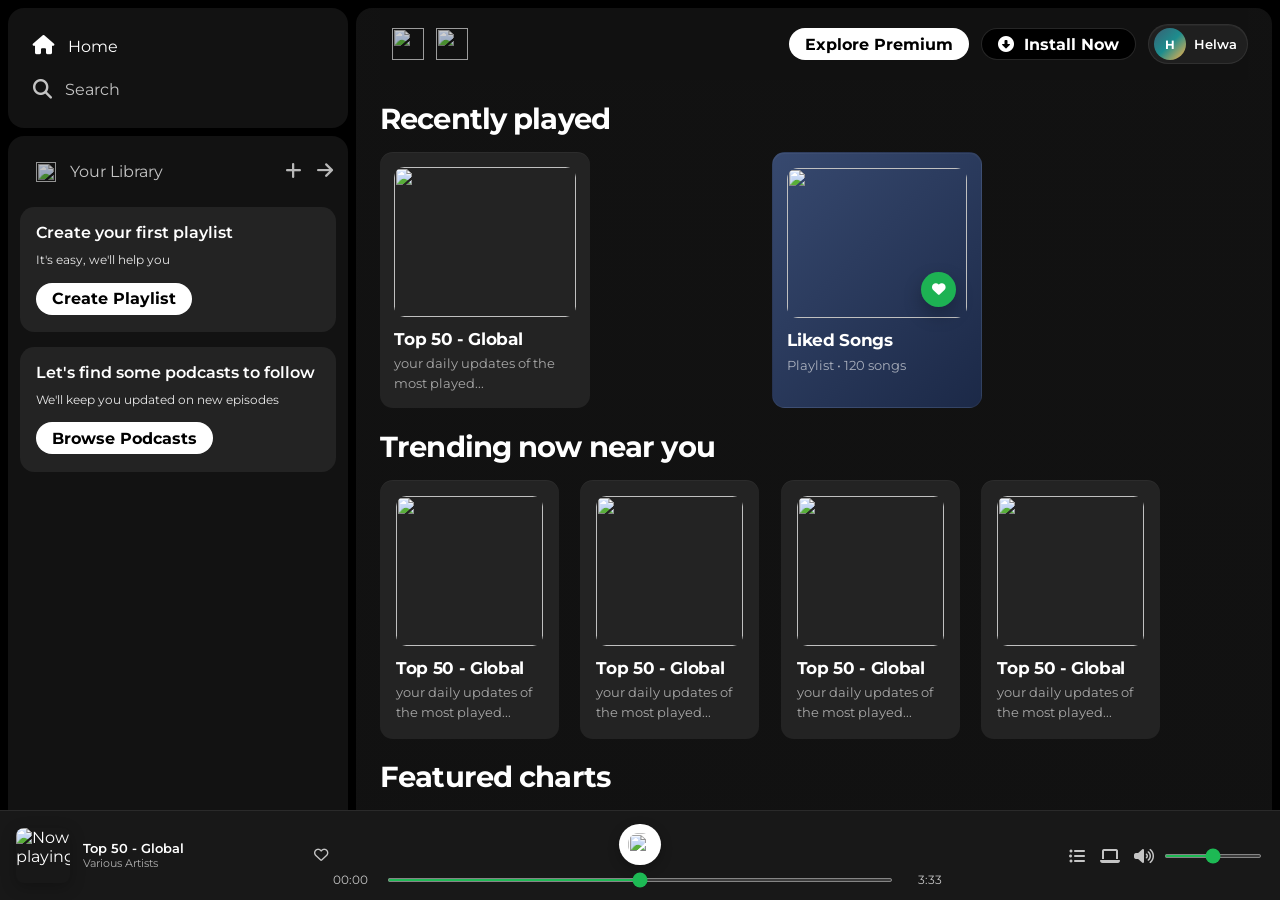
==== Spotify.html @ c5987928 "Add files via upload" ====
<!DOCTYPE html>
<html lang="en">
<head>
    <meta charset="UTF-8">
    <meta name="viewport" content="width=device-width, initial-scale=1.0">
    <link rel="stylesheet" href="https://cdnjs.cloudflare.com/ajax/libs/font-awesome/6.7.2/css/all.min.css" integrity="sha512-Evv84Mr4kqVGRNSgIGL/F/aIDqQb7xQ2vcrdIwxfjThSH8CSR7PBEakCr51Ck+w+/U6swU2Im1vVX0SVk9ABhg==" crossorigin="anonymous" referrerpolicy="no-referrer" />
    <title>Spotify-Web Player: MUsic for everyone</title>
    <link rel="preconnect" href="https://fonts.googleapis.com">
<link rel="preconnect" href="https://fonts.gstatic.com" crossorigin>
<link href="https://fonts.googleapis.com/css2?family=Montserrat:ital,wght@0,100..900;1,100..900&display=swap" rel="stylesheet">
 <link rel="icon" href="./assets/logo.png">
<link rel="stylesheet" href="spotify.css">

</head>
<body>
    <div class="main">
        <div class="sidebar">
            <div class="nav">
                <div class="nav-option" style="opacity: 1;">
                    <i class="fa-solid fa-house"></i>
                    <a href="#">Home</a>
                </div>
                <div class="nav-option">
                    <i class="fa-solid fa-magnifying-glass"></i>
                    <a href="#">Search</a>
                </div>
            </div>
            <div class="library">
                <div class="options">
                    <div class="lib-option nav-option">
                        <img src="./assets/library_icon.png">
                        <a href="#">Your Library</a>
                    </div>
                    <div class="icons">
                        <i class="fa-solid fa-plus"></i>
                        <i class="fa-solid fa-arrow-right"></i>
                    </div>
                </div>
                <div class="lib-box">
                    <div class="box">
                        <p class="box-p1">Create your first playlist</p>
                        <p class="box-p2">It's easy, we'll help you</p>
                        <button class="badge">Create Playlist</button>
                    </div>
                    <div class="box">
                        <p class="box-p1">Let's find some podcasts to follow</p>
                        <p class="box-p2">We'll keep you updated on new episodes</p>
                        <button class="badge">Browse Podcasts</button>
                    </div>
                </div>
            </div>
        </div>
         <div class="main-content">
            <div class="sticky-nav">
                <div class="sticky-nav-icons">
                <img src="./assets/backward_icon.png">
                <img src="./assets/forward_icon.png" class="hide">
                </div>
                <div class="sticky-nav-options">
                    <button class="badge nav-item hide">Explore Premium</button>
                    <button class="badge nav-item dark-badge"><i class="fa-solid fa-circle-down" style="margin-right:5px ;"></i> Install Now</button>
                    <div class="profile-pill">
                        <span class="profile-avatar">H</span>
                        <span class="profile-name">Helwa</span>
                    </div>
                    </div>
            </div>

        <h2>Recently played </h2>
         <div class="recent-cards">
          <div class="card recent-card">
          <img src="./assets/card1img.jpeg" class="card-img">
           <p class="card-title">Top 50 - Global</p>
          <p class="card-info">your daily updates of the most played...</p>
         </div>

         <div class="card recent-card liked-card">
          <div class="liked-cover">
            <img src="./assets/card2img.jpeg" class="card-img">
            <span class="heart-badge"><i class="fa-solid fa-heart"></i></span>
          </div>
           <p class="card-title">Liked Songs</p>
          <p class="card-info">Playlist • 120 songs</p>
         </div>
          </div>
              
          <h2>Trending now near you </h2>
         <div class="cards-container">
          <div class="card">
          <img src="./assets/card4img.jpeg" class="card-img">
           <p class="card-title">Top 50 - Global</p>
          <p class="card-info">your daily updates of the most played...</p>
         </div>

         <div class="card">
            <img src="./assets/card3img.jpeg" class="card-img">
             <p class="card-title">Top 50 - Global</p>
            <p class="card-info">your daily updates of the most played...</p>
           </div>

           <div class="card">
            <img src="./assets/card4img.jpeg" class="card-img">
             <p class="card-title">Top 50 - Global</p>
            <p class="card-info">your daily updates of the most played...</p>
           </div>

           <div class="card">
            <img src="./assets/card2img.jpeg" class="card-img">
             <p class="card-title">Top 50 - Global</p>
            <p class="card-info">your daily updates of the most played...</p>
           </div>
          </div>

          <h2>Featured charts </h2>
         <div class="cards-container">
          <div class="card">
          <img src="./assets/card3img.jpeg" class="card-img">
           <p class="card-title">Top 50 - Global</p>
          <p class="card-info">your daily updates of the most played...</p>
         </div>
         <div class="card">
            <img src="./assets/card5img.jpeg" class="card-img">
             <p class="card-title">Top songs-Global</p>
            <p class="card-info">Weekly music charts...</p>
           </div>
           <div class="card">
            <img src="./assets/card6img.jpeg" class="card-img">
             <p class="card-title">Top songs-india</p>
            <p class="card-info">Weekly music charts...</p>
           </div>
           <div class="card">
            <img src="./assets/card6img.jpeg" class="card-img">
             <p class="card-title">Top songs-india</p>
            <p class="card-info">Weekly music charts...</p>
           </div>
         </div>
       
         <div class="footer">
            <div class="line"></div>
          </div>

        </div>
        </div>
        </div>


        </div>
        <div class="music-player">
            <div class="album-info">
                <img src="./assets/card1img.jpeg" alt="Now playing" class="now-playing-cover">
                <div class="track-meta">
                    <span class="track-title">Top 50 - Global</span>
                    <span class="track-artist">Various Artists</span>
                </div>
                <i class="fa-regular fa-heart heart-mini"></i>
            </div>
            <div class="player">
                <div class="player-controls">
         <img src="./assets/player_icon1.png" class="player-control-icon player-control-icon--small"> 
         <img src="./assets/player_icon2.png" class="player-control-icon player-control-icon--small"> 
         <img src="./assets/player_icon3.png" class="player-control-icon player-control-icon--play"> 
         <img src="./assets/player_icon4.png" class="player-control-icon player-control-icon--small"> 
         <img src="./assets/player_icon5.png" class="player-control-icon player-control-icon--small"> 
     </div>
              <div class="playback-bar">
                <span class="curr-time">00:00</span>
                <input type="range" min="0" max="100" class="progress-bar" step="1">
                <span class="tot-time">3:33</span>
              </div>
            </div>
            <div class="controls">
                <i class="fa-solid fa-list-ul"></i>
                <i class="fa-solid fa-laptop"></i>
                <div class="volume-wrap">
                    <i class="fa-solid fa-volume-high"></i>
                    <input type="range" min="0" max="100" class="volume-bar" step="1">
                </div>
            </div>
        </div>
        </div>
        </div>
</body>
</html>
---- spotify.css ----
:root {
    --bg: #000000;
    --panel: #121212;
    --panel-2: #181818;
    --panel-3: #232323;
    --muted: #b3b3b3;
    --white: #ffffff;
    --green: #1db954;
    --green-strong: #1ed760;
}

* {
    box-sizing: border-box;
}

html {
    scroll-behavior: smooth;
}

body{
    font-family: "Montserrat", sans-serif;
    margin: 0;
    background-color: var(--bg);
    color: var(--white);
    overflow: hidden;
}

img {
    max-width: 100%;
    display: block;
}

button, input {
    font: inherit;
}

.main{  
    display: flex;
    height: 100vh;
    padding: 0.5rem;
    gap: 0.5rem;
}

.sidebar{
   background-color: var(--bg);
   width: 340px;
   border-radius: 1rem;
   display: flex;
   flex-direction: column;
   gap: 0.5rem;
}

.main-content{
    background: linear-gradient(180deg, rgba(18,18,18,0.98), rgba(18,18,18,0.96));
    flex: 1;
    overflow: auto;
    padding: 0 1.5rem 6rem 1.5rem;
    border-radius: 1rem;
}

.music-player{
   background-color: var(--panel-2);
   position: fixed;
   bottom: 0;
   width: 100%;
   height: 90px;
   padding: 0.75rem 1rem;
   box-sizing: border-box;
   border-top: 1px solid rgba(255,255,255,0.08);
   display: flex;
   justify-content: space-between;
   align-items: center;
}

 a{
   text-decoration: none;
   color: var(--white);
 }

.nav{
    background-color: var(--panel);
    border-radius: 1rem;
    display: flex;
    flex-direction: column;
    justify-content: center;
    height: 120px;
    padding: 0.5rem 0.75rem;
    gap: 0.35rem;
}

.nav-option{
    display: flex;
    align-items: center;
    gap: 0.85rem;
    padding: 0.6rem 0.8rem;
    border-radius: 0.7rem;
    opacity: 0.75;
    transition: opacity 0.2s ease, background 0.2s ease;
}

.nav-option i{
    font-size: 1.2rem;
}

.nav-option a{
    font-size: 1rem;
    margin-left: 0;
}

.nav-option:hover{
    opacity: 1;
    background: rgba(255,255,255,0.03);
}

.library{
    background-color: var(--panel);
    border-radius: 1rem;
    flex: 1;
    margin-top: 0;
    padding: 0.5rem 0.75rem 1rem;
}

.options {
    display: flex;
    justify-content: space-between;
    align-items: center;
    padding: 0.5rem 0.2rem;
}

.lib-option img{
 height: 1.25rem;
 width: 1.25rem;
}

.icons{ 
    font-size: 1.15rem;
    display: flex;
    align-items: center;
    gap: 0.9rem;
}

.icons i{
    opacity: 0.7;
}

.icons i:hover{
    opacity: 1;
}

.lib-box {
    display: flex;
    flex-direction: column;
    gap: 0.9rem;
    margin-top: 0.5rem;
}

.box{
    height: auto;
    background-color: var(--panel-3);
    border-radius: 0.9rem;
    padding: 1rem 1rem 1.1rem;
}

.box-p1{
    font-size: 1rem;
    font-weight: 600;
    margin: 0 0 0.55rem;
}

.box-p2{
    font-size: 0.78rem;
    opacity: 0.9;
    margin: 0 0 0.9rem;
    line-height: 1.4;
}

.badge{
    background-color: white;
    border: none;
    border-radius: 100px;
    padding: 0.25rem 1rem ;
    font-weight: 700;
    height: 2rem;
    width: fit-content;
    cursor: pointer;
    transition: transform 0.2s ease, opacity 0.2s ease;
}

.badge:hover {
    transform: scale(1.02);
}

.dark-badge{
background-color: #000;
color: white;
border: 1px solid rgba(255,255,255,0.15);
}

.sticky-nav{
    position: sticky;
    top: 0;
    background-color: rgba(18, 18, 18, 0.92);
    display: flex;
    justify-content: space-between;
    align-items: center;
    padding: 1rem 0 1rem 0;
    z-index: 10;
    backdrop-filter: blur(8px);
}

.sticky-nav-icons{
    margin-left: 0.75rem;
    display: flex;
    align-items: center;
    gap: 0.75rem;
}

.sticky-nav-icons img {
    width: 2rem;
    height: 2rem;
    opacity: 0.8;
}

.sticky-nav-options{
    display: flex;
    justify-content: center;
    align-items: center;
    gap: 0.75rem;
    flex-wrap: wrap;
}

.profile-pill {
    display: inline-flex;
    align-items: center;
    gap: 0.55rem;
    background: rgba(255,255,255,0.06);
    border: 1px solid rgba(255,255,255,0.08);
    padding: 0.2rem 0.6rem 0.2rem 0.3rem;
    border-radius: 999px;
    box-shadow: inset 0 1px 0 rgba(255,255,255,0.04);
}

.profile-avatar {
    width: 2rem;
    height: 2rem;
    border-radius: 50%;
    background: linear-gradient(135deg, #3a5f72, #1d8d8e, #ffb347);
    display: grid;
    place-items: center;
    font-size: 0.75rem;
    font-weight: 700;
    color: #fff;
}

.profile-name {
    font-size: 0.82rem;
    font-weight: 600;
    color: #fff;
}

.sticky-nav-options button{
    margin-right: 0;
}

.nav-items{
    margin-right: 1rem;
}

h2 {
    font-size: clamp(1.8rem, 2vw, 2.5rem);
    margin: 1.3rem 0 1rem;
    font-weight: 700;
    letter-spacing: -0.03em;
}

@media (max-width: 1000px) {
    .hide {
        display: none;
    }
}

@media (max-width: 768px) {
    body {
        overflow: auto;
    }

    .main {
        flex-direction: column;
        height: auto;
        min-height: 100vh;
        padding: 0.5rem;
    }

    .sidebar {
        width: 100%;
        margin-right: 0;
        margin-bottom: 0.5rem;
    }

    .main-content {
        overflow: visible;
        padding: 0 1rem 6rem;
    }

    .recent-cards {
        grid-template-columns: 1fr;
        max-width: 100%;
    }

    .recent-card {
        width: 100%;
        max-width: 100%;
        justify-self: stretch;
    }

    .music-player {
        position: static;
        width: 100%;
        height: auto;
        padding: 0.75rem 1rem 1rem;
    }
}

.recent-cards {
    display: grid;
    grid-template-columns: repeat(auto-fit, minmax(180px, 1fr));
    gap: 1.5rem;
    margin-top: 1rem;
    max-width: 760px;
}
.card{
    background-color: #232323;
    width: 100%;
    border-radius: 0.8rem;
    padding: 1rem;
    margin-left: 0;
    margin-top: 0;
    transition: transform 0.2s ease, background-color 0.2s ease;
    box-shadow: inset 0 1px 0 rgba(255,255,255,0.04);
    cursor: pointer;
}
.card:hover {
    background-color: #2d2d2d;
    transform: translateY(-2px);
}
.recent-card {
    width: 100%;
    max-width: 210px;
    padding: 0.9rem;
    justify-self: start;
}
.liked-card {
    background: linear-gradient(135deg, rgba(58, 77, 117, 0.95), rgba(29, 43, 75, 0.95));
    border: 1px solid rgba(255, 255, 255, 0.04);
}
.liked-cover {
    position: relative;
    display: block;
    margin-bottom: 0.8rem;
}
.liked-cover .card-img {
    width: 100%;
    height: 150px;
    object-fit: cover;
    display: block;
    border-radius: 0.7rem;
}
.heart-badge {
    position: absolute;
    right: 0.65rem;
    bottom: 0.65rem;
    width: 2.2rem;
    height: 2.2rem;
    border-radius: 50%;
    background: rgba(29, 185, 84, 0.95);
    display: flex;
    align-items: center;
    justify-content: center;
    box-shadow: 0 8px 18px rgba(0,0,0,0.25);
}
.heart-badge i {
    font-size: 0.85rem;
    color: white;
}
.cards-container{
    display: grid;
    grid-template-columns: repeat(auto-fit, minmax(170px, 1fr));
    gap: 1.35rem;
    margin-top: 1rem;
    max-width: 780px;
}
.card-img{
    width: 100%;
    height: 150px;
    object-fit: cover;
    border-radius:0.65rem ;
    display: block;
}
.card-title{
    font-weight: 700;
    margin: 0.75rem 0 0.35rem 0;
    font-size: 1.05rem;
    letter-spacing: -0.02em;
}
.card-info{
    font-size: 0.82rem;
    opacity: 0.6;
    margin: 0;
    line-height: 1.5;
}
.footer{
    height: 300px;
    display: flex;
    align-items:center;
    justify-content: center;
}
.line{
    width: 90%;
    height: 50%;
    border-top:1px solid white;
    opacity: 0.4;

}
.album-info {
    width: 25%;
    display: flex;
    align-items: center;
    gap: 0.8rem;
    min-width: 0;
}

.now-playing-cover {
    width: 3.4rem;
    height: 3.4rem;
    border-radius: 0.5rem;
    object-fit: cover;
    box-shadow: 0 4px 15px rgba(0,0,0,0.25);
}

.track-meta {
    display: flex;
    flex-direction: column;
    min-width: 0;
}

.track-title {
    font-size: 0.82rem;
    font-weight: 600;
    white-space: nowrap;
    overflow: hidden;
    text-overflow: ellipsis;
}

.track-artist {
    font-size: 0.68rem;
    color: rgba(255,255,255,0.65);
    white-space: nowrap;
    overflow: hidden;
    text-overflow: ellipsis;
}

.heart-mini {
    margin-left: auto;
    color: rgba(255,255,255,0.75);
    font-size: 0.9rem;
}

.player{
    width: 50%;
    display: flex;
    flex-direction: column;
    align-items: center;
    justify-content: center;
    gap: 0.5rem;
}

.controls{
    width: 25%;
    display: flex;
    justify-content: flex-end;
    align-items: center;
    gap: 0.9rem;
    color: rgba(255,255,255,0.75);
}

.volume-wrap {
    display: flex;
    align-items: center;
    gap: 0.5rem;
    width: 130px;
}

.volume-bar,
.progress-bar {
    accent-color: #1db954;
    cursor: pointer;
}

.volume-bar {
    width: 100%;
    height: 4px;
}

.playback-bar {
    display: flex;
    align-items: center;
    gap: 0.75rem;
    width: 100%;
}

.curr-time,
.tot-time {
    min-width: 2.8rem;
    font-size: 0.72rem;
    color: rgba(255, 255, 255, 0.75);
    text-align: center;
}

.progress-bar {
    flex: 1;
    height: 4px;
}

.player-controls{
    display: flex;
    justify-content: center;
    align-items: center;
    gap: 1.2rem;
}

.player-control-icon{
    height: 1rem;
    opacity: 0.7;
    transition: opacity 0.2s ease;
}

.player-control-icon--small {
    width: 1.1rem;
    height: 1.1rem;
}

.player-control-icon--play {
    width: 2.6rem;
    height: 2.6rem;
    opacity: 1;
    background: #ffffff;
    border-radius: 50%;
    padding: 0.55rem;
    box-shadow: 0 4px 12px rgba(0,0,0,0.25);
}

.player-control-icon:hover {
    opacity: 1;
}

@media (max-width: 768px) {
    .album-info {
        width: 100%;
    }

    .player {
        width: 100%;
    }

    .controls {
        width: 100%;
        justify-content: center;
    }

    .music-player {
        flex-direction: column;
        gap: 0.7rem;
        height: auto;
    }

    .sticky-nav-options {
        width: 100%;
        justify-content: flex-end;
    }
}
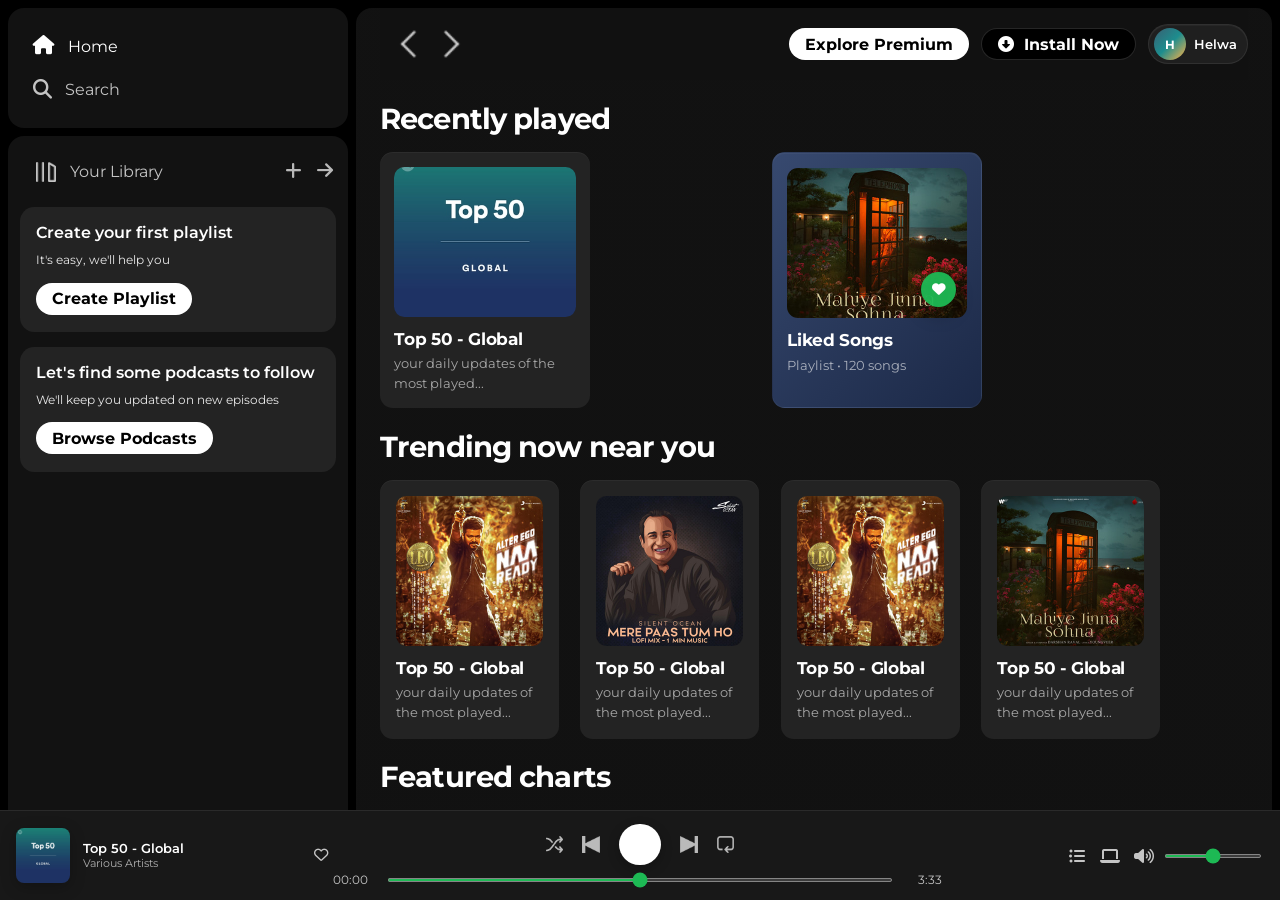
==== commit a2a0a6a6: "Fix relative image paths for GitHub Pages" ====
--- a/Spotify.html
+++ b/Spotify.html
@@ -1,183 +1,137 @@
-<!DOCTYPE html>
-<html lang="en">
-<head>
-    <meta charset="UTF-8">
-    <meta name="viewport" content="width=device-width, initial-scale=1.0">
-    <link rel="stylesheet" href="https://cdnjs.cloudflare.com/ajax/libs/font-awesome/6.7.2/css/all.min.css" integrity="sha512-Evv84Mr4kqVGRNSgIGL/F/aIDqQb7xQ2vcrdIwxfjThSH8CSR7PBEakCr51Ck+w+/U6swU2Im1vVX0SVk9ABhg==" crossorigin="anonymous" referrerpolicy="no-referrer" />
-    <title>Spotify-Web Player: MUsic for everyone</title>
-    <link rel="preconnect" href="https://fonts.googleapis.com">
-<link rel="preconnect" href="https://fonts.gstatic.com" crossorigin>
-<link href="https://fonts.googleapis.com/css2?family=Montserrat:ital,wght@0,100..900;1,100..900&display=swap" rel="stylesheet">
- <link rel="icon" href="./assets/logo.png">
-<link rel="stylesheet" href="spotify.css">
-
-</head>
-<body>
-    <div class="main">
-        <div class="sidebar">
-            <div class="nav">
-                <div class="nav-option" style="opacity: 1;">
-                    <i class="fa-solid fa-house"></i>
-                    <a href="#">Home</a>
-                </div>
-                <div class="nav-option">
-                    <i class="fa-solid fa-magnifying-glass"></i>
-                    <a href="#">Search</a>
-                </div>
-            </div>
-            <div class="library">
-                <div class="options">
-                    <div class="lib-option nav-option">
-                        <img src="./assets/library_icon.png">
-                        <a href="#">Your Library</a>
-                    </div>
-                    <div class="icons">
-                        <i class="fa-solid fa-plus"></i>
-                        <i class="fa-solid fa-arrow-right"></i>
-                    </div>
-                </div>
-                <div class="lib-box">
-                    <div class="box">
-                        <p class="box-p1">Create your first playlist</p>
-                        <p class="box-p2">It's easy, we'll help you</p>
-                        <button class="badge">Create Playlist</button>
-                    </div>
-                    <div class="box">
-                        <p class="box-p1">Let's find some podcasts to follow</p>
-                        <p class="box-p2">We'll keep you updated on new episodes</p>
-                        <button class="badge">Browse Podcasts</button>
-                    </div>
-                </div>
-            </div>
-        </div>
-         <div class="main-content">
-            <div class="sticky-nav">
-                <div class="sticky-nav-icons">
-                <img src="./assets/backward_icon.png">
-                <img src="./assets/forward_icon.png" class="hide">
-                </div>
-                <div class="sticky-nav-options">
-                    <button class="badge nav-item hide">Explore Premium</button>
-                    <button class="badge nav-item dark-badge"><i class="fa-solid fa-circle-down" style="margin-right:5px ;"></i> Install Now</button>
-                    <div class="profile-pill">
-                        <span class="profile-avatar">H</span>
-                        <span class="profile-name">Helwa</span>
-                    </div>
-                    </div>
-            </div>
-
-        <h2>Recently played </h2>
-         <div class="recent-cards">
-          <div class="card recent-card">
-          <img src="./assets/card1img.jpeg" class="card-img">
-           <p class="card-title">Top 50 - Global</p>
-          <p class="card-info">your daily updates of the most played...</p>
-         </div>
-
-         <div class="card recent-card liked-card">
-          <div class="liked-cover">
-            <img src="./assets/card2img.jpeg" class="card-img">
-            <span class="heart-badge"><i class="fa-solid fa-heart"></i></span>
-          </div>
-           <p class="card-title">Liked Songs</p>
-          <p class="card-info">Playlist • 120 songs</p>
-         </div>
-          </div>
-              
-          <h2>Trending now near you </h2>
-         <div class="cards-container">
-          <div class="card">
-          <img src="./assets/card4img.jpeg" class="card-img">
-           <p class="card-title">Top 50 - Global</p>
-          <p class="card-info">your daily updates of the most played...</p>
-         </div>
-
-         <div class="card">
-            <img src="./assets/card3img.jpeg" class="card-img">
-             <p class="card-title">Top 50 - Global</p>
-            <p class="card-info">your daily updates of the most played...</p>
-           </div>
-
-           <div class="card">
-            <img src="./assets/card4img.jpeg" class="card-img">
-             <p class="card-title">Top 50 - Global</p>
-            <p class="card-info">your daily updates of the most played...</p>
-           </div>
-
-           <div class="card">
-            <img src="./assets/card2img.jpeg" class="card-img">
-             <p class="card-title">Top 50 - Global</p>
-            <p class="card-info">your daily updates of the most played...</p>
-           </div>
-          </div>
-
-          <h2>Featured charts </h2>
-         <div class="cards-container">
-          <div class="card">
-          <img src="./assets/card3img.jpeg" class="card-img">
-           <p class="card-title">Top 50 - Global</p>
-          <p class="card-info">your daily updates of the most played...</p>
-         </div>
-         <div class="card">
-            <img src="./assets/card5img.jpeg" class="card-img">
-             <p class="card-title">Top songs-Global</p>
-            <p class="card-info">Weekly music charts...</p>
-           </div>
-           <div class="card">
-            <img src="./assets/card6img.jpeg" class="card-img">
-             <p class="card-title">Top songs-india</p>
-            <p class="card-info">Weekly music charts...</p>
-           </div>
-           <div class="card">
-            <img src="./assets/card6img.jpeg" class="card-img">
-             <p class="card-title">Top songs-india</p>
-            <p class="card-info">Weekly music charts...</p>
-           </div>
-         </div>
-       
-         <div class="footer">
-            <div class="line"></div>
-          </div>
-
-        </div>
-        </div>
-        </div>
-
-
-        </div>
-        <div class="music-player">
-            <div class="album-info">
-                <img src="./assets/card1img.jpeg" alt="Now playing" class="now-playing-cover">
-                <div class="track-meta">
-                    <span class="track-title">Top 50 - Global</span>
-                    <span class="track-artist">Various Artists</span>
-                </div>
-                <i class="fa-regular fa-heart heart-mini"></i>
-            </div>
-            <div class="player">
-                <div class="player-controls">
-         <img src="./assets/player_icon1.png" class="player-control-icon player-control-icon--small"> 
-         <img src="./assets/player_icon2.png" class="player-control-icon player-control-icon--small"> 
-         <img src="./assets/player_icon3.png" class="player-control-icon player-control-icon--play"> 
-         <img src="./assets/player_icon4.png" class="player-control-icon player-control-icon--small"> 
-         <img src="./assets/player_icon5.png" class="player-control-icon player-control-icon--small"> 
-     </div>
-              <div class="playback-bar">
-                <span class="curr-time">00:00</span>
-                <input type="range" min="0" max="100" class="progress-bar" step="1">
-                <span class="tot-time">3:33</span>
-              </div>
-            </div>
-            <div class="controls">
-                <i class="fa-solid fa-list-ul"></i>
-                <i class="fa-solid fa-laptop"></i>
-                <div class="volume-wrap">
-                    <i class="fa-solid fa-volume-high"></i>
-                    <input type="range" min="0" max="100" class="volume-bar" step="1">
-                </div>
-            </div>
-        </div>
-        </div>
-        </div>
-</body>
-</html>+<!DOCTYPE html>
+<html lang="en">
+<head>
+    <meta charset="UTF-8">
+    <meta name="viewport" content="width=device-width, initial-scale=1.0">
+    <link rel="stylesheet" href="https://cdnjs.cloudflare.com/ajax/libs/font-awesome/6.7.2/css/all.min.css">
+    <title>Spotify-Web Player: Music for everyone</title>
+    <link rel="preconnect" href="https://fonts.googleapis.com">
+    <link rel="preconnect" href="https://fonts.gstatic.com" crossorigin>
+    <link href="https://fonts.googleapis.com/css2?family=Montserrat:ital,wght@0,100..900;1,100..900&display=swap" rel="stylesheet">
+    <link rel="icon" href="./logo.png">
+    <link rel="stylesheet" href="spotify.css">
+</head>
+<body>
+    <div class="main">
+        <div class="sidebar">
+            <div class="nav">
+                <div class="nav-option" style="opacity: 1;">
+                    <i class="fa-solid fa-house"></i>
+                    <a href="#">Home</a>
+                </div>
+                <div class="nav-option">
+                    <i class="fa-solid fa-magnifying-glass"></i>
+                    <a href="#">Search</a>
+                </div>
+            </div>
+            <div class="library">
+                <div class="options">
+                    <div class="lib-option nav-option">
+                        <img src="./library_icon.png" alt="Library">
+                        <a href="#">Your Library</a>
+                    </div>
+                    <div class="icons">
+                        <i class="fa-solid fa-plus"></i>
+                        <i class="fa-solid fa-arrow-right"></i>
+                    </div>
+                </div>
+                <div class="lib-box">
+                    <div class="box">
+                        <p class="box-p1">Create your first playlist</p>
+                        <p class="box-p2">It's easy, we'll help you</p>
+                        <button class="badge">Create Playlist</button>
+                    </div>
+                    <div class="box">
+                        <p class="box-p1">Let's find some podcasts to follow</p>
+                        <p class="box-p2">We'll keep you updated on new episodes</p>
+                        <button class="badge">Browse Podcasts</button>
+                    </div>
+                </div>
+            </div>
+        </div>
+        <div class="main-content">
+            <div class="sticky-nav">
+                <div class="sticky-nav-icons">
+                    <img src="./backward_icon.png" alt="Back">
+                    <img src="./forward_icon.png" class="hide" alt="Forward">
+                </div>
+                <div class="sticky-nav-options">
+                    <button class="badge nav-item hide">Explore Premium</button>
+                    <button class="badge nav-item dark-badge"><i class="fa-solid fa-circle-down" style="margin-right:5px"></i> Install Now</button>
+                    <div class="profile-pill">
+                        <span class="profile-avatar">H</span>
+                        <span class="profile-name">Helwa</span>
+                    </div>
+                </div>
+            </div>
+
+            <h2>Recently played</h2>
+            <div class="recent-cards">
+                <div class="card recent-card">
+                    <img src="./card1img.jpeg" class="card-img" alt="Top 50 Global">
+                    <p class="card-title">Top 50 - Global</p>
+                    <p class="card-info">your daily updates of the most played...</p>
+                </div>
+                <div class="card recent-card liked-card">
+                    <div class="liked-cover">
+                        <img src="./card2img.jpeg" class="card-img" alt="Liked songs">
+                        <span class="heart-badge"><i class="fa-solid fa-heart"></i></span>
+                    </div>
+                    <p class="card-title">Liked Songs</p>
+                    <p class="card-info">Playlist • 120 songs</p>
+                </div>
+            </div>
+
+            <h2>Trending now near you</h2>
+            <div class="cards-container">
+                <div class="card"><img src="./card4img.jpeg" class="card-img" alt="Top 50 Global"><p class="card-title">Top 50 - Global</p><p class="card-info">your daily updates of the most played...</p></div>
+                <div class="card"><img src="./card3img.jpeg" class="card-img" alt="Top 50 Global"><p class="card-title">Top 50 - Global</p><p class="card-info">your daily updates of the most played...</p></div>
+                <div class="card"><img src="./card4img.jpeg" class="card-img" alt="Top 50 Global"><p class="card-title">Top 50 - Global</p><p class="card-info">your daily updates of the most played...</p></div>
+                <div class="card"><img src="./card2img.jpeg" class="card-img" alt="Top 50 Global"><p class="card-title">Top 50 - Global</p><p class="card-info">your daily updates of the most played...</p></div>
+            </div>
+
+            <h2>Featured charts</h2>
+            <div class="cards-container">
+                <div class="card"><img src="./card3img.jpeg" class="card-img" alt="Top 50 Global"><p class="card-title">Top 50 - Global</p><p class="card-info">your daily updates of the most played...</p></div>
+                <div class="card"><img src="./card5img.jpeg" class="card-img" alt="Top songs Global"><p class="card-title">Top songs-Global</p><p class="card-info">Weekly music charts...</p></div>
+                <div class="card"><img src="./card6img.jpeg" class="card-img" alt="Top songs India"><p class="card-title">Top songs-india</p><p class="card-info">Weekly music charts...</p></div>
+                <div class="card"><img src="./card6img.jpeg" class="card-img" alt="Top songs India"><p class="card-title">Top songs-india</p><p class="card-info">Weekly music charts...</p></div>
+            </div>
+            <div class="footer"><div class="line"></div></div>
+        </div>
+    </div>
+
+    <div class="music-player">
+        <div class="album-info">
+            <img src="./card1img.jpeg" alt="Now playing" class="now-playing-cover">
+            <div class="track-meta">
+                <span class="track-title">Top 50 - Global</span>
+                <span class="track-artist">Various Artists</span>
+            </div>
+            <i class="fa-regular fa-heart heart-mini"></i>
+        </div>
+        <div class="player">
+            <div class="player-controls">
+                <img src="./player_icon1.png" class="player-control-icon player-control-icon--small" alt="Previous">
+                <img src="./player_icon2.png" class="player-control-icon player-control-icon--small" alt="Shuffle">
+                <img src="./player_icon3.png" class="player-control-icon player-control-icon--play" alt="Play">
+                <img src="./player_icon4.png" class="player-control-icon player-control-icon--small" alt="Repeat">
+                <img src="./player_icon5.png" class="player-control-icon player-control-icon--small" alt="Next">
+            </div>
+            <div class="playback-bar">
+                <span class="curr-time">00:00</span>
+                <input type="range" min="0" max="100" class="progress-bar" step="1">
+                <span class="tot-time">3:33</span>
+            </div>
+        </div>
+        <div class="controls">
+            <i class="fa-solid fa-list-ul"></i>
+            <i class="fa-solid fa-laptop"></i>
+            <div class="volume-wrap">
+                <i class="fa-solid fa-volume-high"></i>
+                <input type="range" min="0" max="100" class="volume-bar" step="1">
+            </div>
+        </div>
+    </div>
+</body>
+</html>
